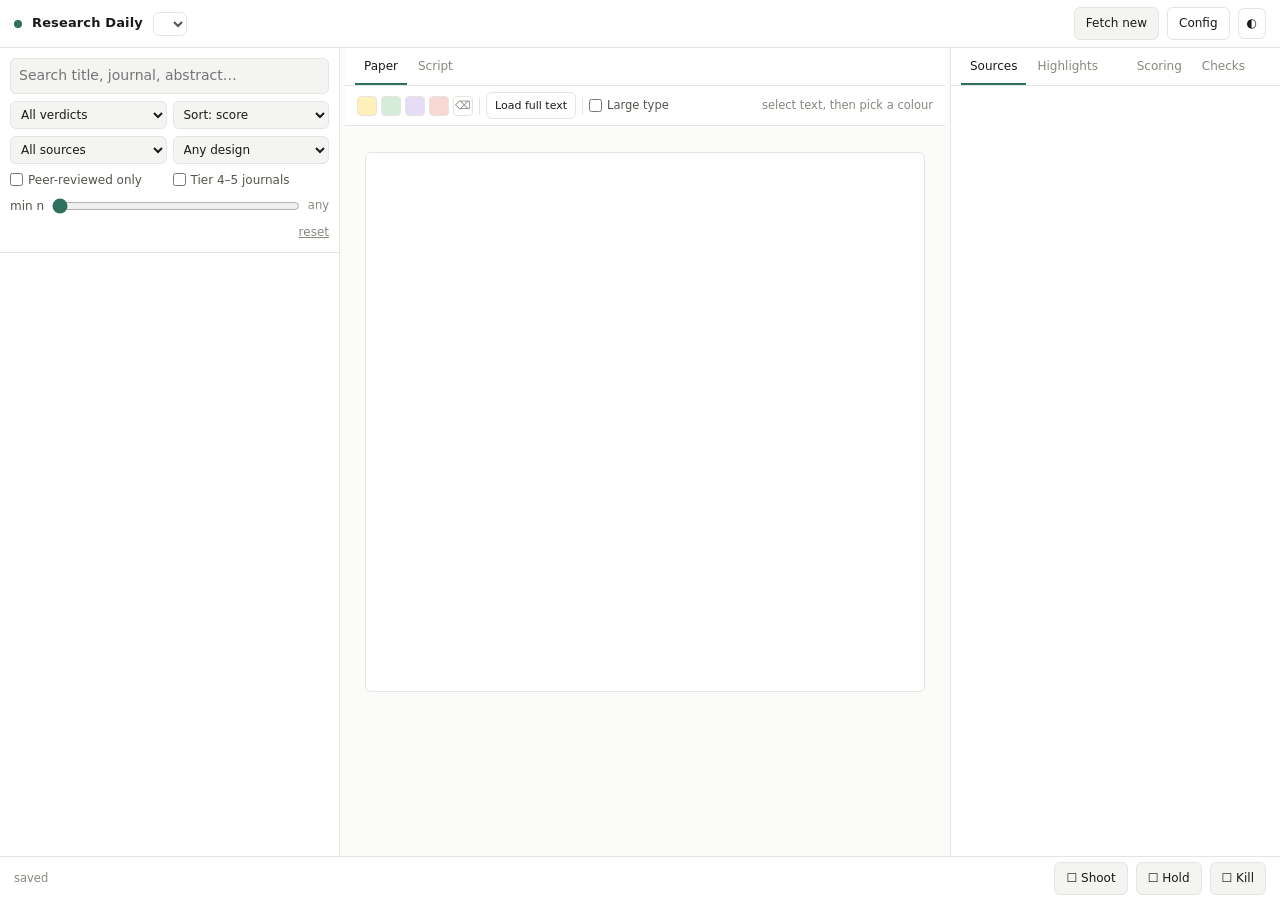
==== docs/index.html @ fb3bd1de "Add static demo build for GitHub Pages app.js now answers its own API calls when window.DEMO_DATA is" ====
<!doctype html>
<html lang="en">
<head>
<meta charset="utf-8">
<meta name="viewport" content="width=device-width, initial-scale=1">
<title>Research Daily — demo</title>
<link rel="stylesheet" href="style.css">
</head>
<body>

<header class="topbar">
  <div class="brand">
    <span class="dot"></span>
    <strong>Research Daily</strong>
    <select id="runSelect" class="ghost-select" title="Shortlist run"></select>
  </div>

  <div class="topbar-actions">
    <span id="runStats" class="muted small"></span>
    <button id="btnFetch" class="btn">Fetch new</button>
    <button id="btnConfig" class="btn ghost" title="Edit scoring config">Config</button>
    <button id="btnTheme" class="btn ghost icon" title="Toggle theme">◐</button>
  </div>
</header>

<main class="layout" id="layout">

  <!-- ── LEFT: shortlist ─────────────────────────────────── -->
  <aside class="pane pane-list" id="paneList">
    <div class="filters">
      <input id="search" class="input" type="search" placeholder="Search title, journal, abstract…">

      <div class="filter-row">
        <select id="fVerdict" class="input small">
          <option value="">All verdicts</option>
          <option value="unset">Undecided</option>
          <option value="shoot">Shoot</option>
          <option value="hold">Hold</option>
          <option value="kill">Kill</option>
        </select>
        <select id="fSort" class="input small">
          <option value="score">Sort: score</option>
          <option value="date">Sort: newest</option>
          <option value="n">Sort: sample size</option>
          <option value="cites">Sort: citations</option>
          <option value="title">Sort: title</option>
        </select>
      </div>

      <div class="filter-row">
        <select id="fSource" class="input small">
          <option value="">All sources</option>
          <option value="europepmc">Europe PMC</option>
          <option value="arxiv">arXiv</option>
        </select>
        <select id="fDesign" class="input small">
          <option value="">Any design</option>
          <option value="meta-analysis">Meta-analysis</option>
          <option value="systematic review">Systematic review</option>
          <option value="randomi">Randomised trial</option>
          <option value="cohort">Cohort</option>
          <option value="case-control">Case-control</option>
        </select>
      </div>

      <div class="filter-row toggles">
        <label class="chk"><input type="checkbox" id="fNoPreprint"> Peer-reviewed only</label>
        <label class="chk"><input type="checkbox" id="fTier"> Tier 4–5 journals</label>
      </div>

      <div class="filter-row toggles">
        <label class="rangelbl">min n
          <input type="range" id="fMinN" min="0" max="6" step="1" value="0">
          <span id="fMinNVal" class="muted small">any</span>
        </label>
      </div>

      <div class="listmeta">
        <span id="listCount" class="muted small"></span>
        <button id="btnReset" class="linkbtn">reset</button>
      </div>
    </div>

    <div id="list" class="list"></div>
  </aside>

  <div class="gutter" data-resize="list"></div>

  <!-- ── CENTER: document ────────────────────────────────── -->
  <section class="pane pane-doc">
    <div class="doctabs">
      <button class="tab active" data-doc="paper">Paper</button>
      <button class="tab" data-doc="script">Script</button>
      <div class="spacer"></div>
      <div class="docmeta" id="docMeta"></div>
    </div>

    <!-- paper toolbar -->
    <div class="toolbar" id="paperTools">
      <div class="hlcolors">
        <button class="swatch" data-hl="y" style="--c:var(--hl-y)" title="Highlight — key finding"></button>
        <button class="swatch" data-hl="g" style="--c:var(--hl-g)" title="Highlight — method"></button>
        <button class="swatch" data-hl="p" style="--c:var(--hl-p)" title="Highlight — limitation"></button>
        <button class="swatch" data-hl="r" style="--c:var(--hl-r)" title="Highlight — caution / red flag"></button>
        <button class="swatch clear" data-hl="none" title="Remove highlight">⌫</button>
      </div>
      <div class="sep"></div>
      <button class="btn ghost small" id="btnFulltext">Load full text</button>
      <div class="sep"></div>
      <label class="chk small"><input type="checkbox" id="fontBig"> Large type</label>
      <div class="spacer"></div>
      <span id="hlHint" class="muted small">select text, then pick a colour</span>
    </div>

    <!-- script toolbar -->
    <div class="toolbar hidden" id="scriptTools">
      <button class="btn ghost small" data-cmd="bold"><b>B</b></button>
      <button class="btn ghost small" data-cmd="italic"><i>I</i></button>
      <button class="btn ghost small" data-cmd="underline"><u>U</u></button>
      <div class="sep"></div>
      <button class="btn ghost small" data-block="h2">H2</button>
      <button class="btn ghost small" data-block="h3">H3</button>
      <button class="btn ghost small" data-block="p">¶</button>
      <div class="sep"></div>
      <button class="btn ghost small" data-cmd="insertUnorderedList">• list</button>
      <button class="btn ghost small" data-block="blockquote">❝</button>
      <div class="sep"></div>
      <button class="btn ghost small" id="btnRtl" title="Arabic / right-to-left">عربي ⇄</button>
      <button class="btn ghost small" id="btnPullQuotes" title="Insert highlighted lines as quotes">↧ highlights</button>
      <div class="spacer"></div>
      <span id="wordCount" class="muted small"></span>
    </div>

    <div class="docscroll">
      <article id="paperDoc" class="page"></article>
      <article id="scriptDoc" class="page hidden" contenteditable="true" spellcheck="false"></article>
    </div>
  </section>

  <div class="gutter" data-resize="side"></div>

  <!-- ── RIGHT: sources / highlights ─────────────────────── -->
  <aside class="pane pane-side" id="paneSide">
    <div class="sidetabs">
      <button class="tab active" data-side="sources">Sources</button>
      <button class="tab" data-side="highlights">Highlights <span id="hlCount" class="badge"></span></button>
      <button class="tab" data-side="scoring">Scoring</button>
      <button class="tab" data-side="checks">Checks</button>
    </div>
    <div class="sidebody">
      <div class="sideview" data-view="sources"></div>
      <div class="sideview hidden" data-view="highlights"></div>
      <div class="sideview hidden" data-view="scoring"></div>
      <div class="sideview hidden" data-view="checks"></div>
    </div>
  </aside>
</main>

<!-- ── verdict bar ───────────────────────────────────────── -->
<footer class="verdictbar" id="verdictBar">
  <span class="muted small" id="saveState">saved</span>
  <div class="spacer"></div>
  <button class="btn verdict" data-verdict="shoot">☐ Shoot</button>
  <button class="btn verdict" data-verdict="hold">☐ Hold</button>
  <button class="btn verdict" data-verdict="kill">☐ Kill</button>
</footer>

<!-- ── modals ────────────────────────────────────────────── -->
<div class="modal hidden" id="fetchModal">
  <div class="modalbox">
    <h3>Fetch new papers</h3>
    <div class="formrow">
      <label>Lookback days <input id="mDays" class="input small" type="number" value="3" min="1" max="60"></label>
      <label>Shortlist size <input id="mTop" class="input small" type="number" value="10" min="3" max="60"></label>
    </div>
    <div class="formrow">
      <label>Topic
        <select id="mTopic" class="input small">
          <option value="">All enabled topics</option>
          <option value="medicine">medicine</option>
          <option value="ai_cs">ai_cs</option>
        </select>
      </label>
    </div>
    <pre id="fetchLog" class="log"></pre>
    <div class="modalactions">
      <button class="btn ghost" data-close>Close</button>
      <button class="btn primary" id="btnRunFetch">Run</button>
    </div>
  </div>
</div>

<div class="modal hidden" id="configModal">
  <div class="modalbox wide">
    <h3>Scoring config</h3>
    <p class="muted small">Edit and save. Takes effect on the next fetch.</p>
    <textarea id="configText" class="code" spellcheck="false"></textarea>
    <div class="modalactions">
      <span id="configMsg" class="muted small"></span>
      <div class="spacer"></div>
      <button class="btn ghost" data-close>Cancel</button>
      <button class="btn primary" id="btnSaveConfig">Save</button>
    </div>
  </div>
</div>

<script src="demo-data.js"></script>
<script src="app.js"></script>
</body>
</html>
---- docs/style.css ----
/* Research Daily — minimal workspace
   Paper-first: the document is the only thing with real contrast. */

:root {
  --bg: #fbfbfa;
  --panel: #ffffff;
  --sunken: #f4f4f2;
  --line: #e6e5e1;
  --line-soft: #efeeea;
  --ink: #1a1a18;
  --ink-2: #55534d;
  --ink-3: #8a877f;
  --accent: #2f6f5e;
  --accent-soft: #e8f0ed;
  --danger: #a4463c;
  --warn: #9a6b1f;

  --hl-y: #fdf0b8;
  --hl-g: #d6ecd8;
  --hl-p: #e6dcf5;
  --hl-r: #f8d8d2;

  --doc-w: 760px;
  --radius: 6px;
  --mono: ui-monospace, "SF Mono", "Cascadia Mono", Menlo, Consolas, monospace;
  --sans: ui-sans-serif, system-ui, -apple-system, "Segoe UI", Inter, sans-serif;
  --serif: "Iowan Old Style", "Palatino Linotype", Palatino, Georgia, serif;
}

html[data-theme="dark"] {
  --bg: #16181a;
  --panel: #1c1f21;
  --sunken: #212527;
  --line: #2c3033;
  --line-soft: #24282a;
  --ink: #e7e5e0;
  --ink-2: #a9a69f;
  --ink-3: #77746d;
  --accent: #6fbfa5;
  --accent-soft: #1e2b28;
  --danger: #d98b80;
  --warn: #d9ab61;

  --hl-y: #5a4f1c;
  --hl-g: #21422b;
  --hl-p: #35294d;
  --hl-r: #4d2620;
}

* { box-sizing: border-box; }

html, body {
  height: 100%;
  margin: 0;
}

body {
  background: var(--bg);
  color: var(--ink);
  font: 14px/1.55 var(--sans);
  display: flex;
  flex-direction: column;
  overflow: hidden;
  -webkit-font-smoothing: antialiased;
}

/* ── top bar ─────────────────────────────────────────── */

.topbar {
  flex: 0 0 auto;
  height: 48px;
  display: flex;
  align-items: center;
  gap: 14px;
  padding: 0 14px;
  background: var(--panel);
  border-bottom: 1px solid var(--line);
}

.brand {
  display: flex;
  align-items: center;
  gap: 10px;
  font-size: 13px;
  letter-spacing: .01em;
}

.brand .dot {
  width: 8px; height: 8px;
  border-radius: 50%;
  background: var(--accent);
}

.topbar-actions {
  margin-left: auto;
  display: flex;
  align-items: center;
  gap: 8px;
}

/* shown only on the static demo build */
.demobar {
  flex: 0 0 auto;
  padding: 8px 14px;
  font-size: 12px;
  line-height: 1.5;
  color: var(--ink-2);
  background: var(--accent-soft);
  border-bottom: 1px solid var(--line);
}
.demobar b { color: var(--ink); }
.demobar a { color: var(--accent); font-weight: 550; }

/* ── layout ──────────────────────────────────────────── */

.layout {
  flex: 1 1 auto;
  display: grid;
  grid-template-columns: 340px 5px minmax(0, 1fr) 5px 330px;
  min-height: 0;
}

.pane {
  min-width: 0;
  min-height: 0;
  display: flex;
  flex-direction: column;
  background: var(--panel);
}

.pane-list { border-right: 1px solid var(--line); }
.pane-side { border-left: 1px solid var(--line); }
.pane-doc  { background: var(--bg); }

.gutter {
  cursor: col-resize;
  background: transparent;
}
.gutter:hover { background: var(--accent-soft); }

/* ── filters ─────────────────────────────────────────── */

.filters {
  flex: 0 0 auto;
  padding: 10px;
  border-bottom: 1px solid var(--line);
  display: flex;
  flex-direction: column;
  gap: 7px;
}

.filter-row { display: flex; gap: 6px; }
.filter-row > * { flex: 1 1 0; min-width: 0; }
.toggles { align-items: center; }

.input {
  width: 100%;
  padding: 6px 8px;
  font: inherit;
  color: var(--ink);
  background: var(--sunken);
  border: 1px solid var(--line);
  border-radius: var(--radius);
  outline: none;
}
.input:focus { border-color: var(--accent); }
.input.small { font-size: 12px; padding: 5px 6px; }

.ghost-select {
  font: inherit;
  font-size: 12px;
  color: var(--ink-2);
  background: transparent;
  border: 1px solid var(--line);
  border-radius: var(--radius);
  padding: 3px 6px;
  outline: none;
}

.chk {
  display: flex;
  align-items: center;
  gap: 5px;
  font-size: 12px;
  color: var(--ink-2);
  cursor: pointer;
  white-space: nowrap;
}
.chk input { accent-color: var(--accent); margin: 0; }

.rangelbl {
  display: flex;
  align-items: center;
  gap: 6px;
  font-size: 12px;
  color: var(--ink-2);
  width: 100%;
}
.rangelbl input[type=range] { flex: 1; accent-color: var(--accent); }

.listmeta {
  display: flex;
  align-items: center;
  justify-content: space-between;
}

.linkbtn {
  background: none;
  border: 0;
  color: var(--ink-3);
  font: inherit;
  font-size: 12px;
  cursor: pointer;
  text-decoration: underline;
  padding: 0;
}
.linkbtn:hover { color: var(--accent); }

/* ── list ────────────────────────────────────────────── */

.list { flex: 1 1 auto; overflow-y: auto; }

.card {
  padding: 11px 12px;
  border-bottom: 1px solid var(--line-soft);
  cursor: pointer;
  position: relative;
}
.card:hover { background: var(--sunken); }
.card.sel { background: var(--accent-soft); }
.card.sel::before {
  content: "";
  position: absolute;
  left: 0; top: 0; bottom: 0;
  width: 2px;
  background: var(--accent);
}

.card-top {
  display: flex;
  align-items: baseline;
  gap: 7px;
  margin-bottom: 4px;
}

.score {
  font: 600 11px/1 var(--mono);
  color: var(--accent);
  background: var(--accent-soft);
  padding: 3px 5px;
  border-radius: 3px;
  flex: 0 0 auto;
}

.card h4 {
  margin: 0;
  font-size: 13px;
  font-weight: 550;
  line-height: 1.35;
}

.card-sub {
  margin-top: 5px;
  font-size: 11px;
  color: var(--ink-3);
  display: flex;
  flex-wrap: wrap;
  gap: 4px 8px;
}

.pill {
  font-size: 10px;
  padding: 1px 5px;
  border-radius: 3px;
  border: 1px solid var(--line);
  color: var(--ink-3);
}
.pill.warn    { color: var(--warn);   border-color: var(--warn); }
.pill.shoot   { color: var(--accent); border-color: var(--accent); }
.pill.hold    { color: var(--warn);   border-color: var(--warn); }
.pill.kill    { color: var(--danger); border-color: var(--danger); }
.pill.tier    { color: var(--accent); border-color: var(--accent); }

.card.killed { opacity: .45; }

/* ── document ────────────────────────────────────────── */

.doctabs, .sidetabs {
  flex: 0 0 auto;
  display: flex;
  align-items: center;
  gap: 2px;
  padding: 0 10px;
  height: 38px;
  border-bottom: 1px solid var(--line);
  background: var(--panel);
}

.tab {
  background: none;
  border: 0;
  border-bottom: 2px solid transparent;
  color: var(--ink-3);
  font: inherit;
  font-size: 12px;
  padding: 9px 9px 8px;
  cursor: pointer;
  white-space: nowrap;
}
.tab:hover { color: var(--ink); }
.tab.active { color: var(--ink); border-bottom-color: var(--accent); }

.docmeta {
  font-size: 11px;
  color: var(--ink-3);
  overflow: hidden;
  text-overflow: ellipsis;
  white-space: nowrap;
  max-width: 50%;
}

.toolbar {
  flex: 0 0 auto;
  display: flex;
  align-items: center;
  gap: 6px;
  padding: 6px 12px;
  border-bottom: 1px solid var(--line);
  background: var(--panel);
}

.sep { width: 1px; height: 18px; background: var(--line); }
.spacer { flex: 1 1 auto; }

.hlcolors { display: flex; gap: 4px; }

.swatch {
  width: 20px; height: 20px;
  border-radius: 4px;
  border: 1px solid var(--line);
  background: var(--c);
  cursor: pointer;
  padding: 0;
}
.swatch:hover { transform: scale(1.1); }
.swatch.clear {
  background: transparent;
  color: var(--ink-3);
  font-size: 11px;
}

.docscroll {
  flex: 1 1 auto;
  overflow-y: auto;
  padding: 26px 20px 90px;
}

.page {
  max-width: var(--doc-w);
  margin: 0 auto;
  background: var(--panel);
  border: 1px solid var(--line);
  border-radius: var(--radius);
  padding: 44px 52px 60px;
  font-family: var(--serif);
  font-size: 16px;
  line-height: 1.72;
  color: var(--ink);
  min-height: 60vh;
  outline: none;
}
.page.big { font-size: 18px; line-height: 1.8; }

.page h1 {
  font-size: 24px;
  line-height: 1.3;
  margin: 0 0 6px;
  font-weight: 600;
}
.page h2 { font-size: 17px; margin: 26px 0 6px; font-weight: 600; }
.page h3 { font-size: 15px; margin: 20px 0 4px; font-weight: 600; color: var(--ink-2); }
.page p  { margin: 0 0 14px; }
.page blockquote {
  margin: 14px 0;
  padding: 4px 0 4px 16px;
  border-left: 2px solid var(--accent);
  color: var(--ink-2);
  font-style: italic;
}
.page[dir="rtl"] { text-align: right; font-family: "Segoe UI", Tahoma, var(--sans); }
.page[dir="rtl"] blockquote { border-left: 0; border-right: 2px solid var(--accent); padding: 4px 16px 4px 0; }

.byline {
  font-family: var(--sans);
  font-size: 12px;
  color: var(--ink-3);
  margin: 0 0 4px;
}
.paperhead {
  border-bottom: 1px solid var(--line);
  padding-bottom: 18px;
  margin-bottom: 22px;
}
.paperhead .meta {
  font-family: var(--mono);
  font-size: 11px;
  color: var(--ink-3);
  margin-top: 8px;
  display: flex;
  flex-wrap: wrap;
  gap: 4px 10px;
}

.flagbox {
  font-family: var(--sans);
  font-size: 12.5px;
  padding: 9px 12px;
  border-radius: var(--radius);
  border: 1px solid var(--warn);
  color: var(--warn);
  margin: 0 0 18px;
}

mark {
  background: var(--hl-y);
  color: inherit;
  padding: 1px 0;
  border-radius: 2px;
  cursor: pointer;
}
mark[data-c="g"] { background: var(--hl-g); }
mark[data-c="p"] { background: var(--hl-p); }
mark[data-c="r"] { background: var(--hl-r); }
mark.focus { outline: 2px solid var(--accent); }

.empty {
  max-width: var(--doc-w);
  margin: 60px auto;
  text-align: center;
  color: var(--ink-3);
  font-size: 13px;
  font-family: var(--sans);
}

/* ── side panel ──────────────────────────────────────── */

.sidebody { flex: 1 1 auto; overflow-y: auto; padding: 12px; }

.badge {
  display: inline-block;
  min-width: 15px;
  font: 500 10px/15px var(--mono);
  text-align: center;
  background: var(--sunken);
  border-radius: 8px;
  padding: 0 4px;
  color: var(--ink-3);
}

.srcblock { margin-bottom: 18px; }
.srcblock h5 {
  margin: 0 0 7px;
  font-size: 10.5px;
  letter-spacing: .09em;
  text-transform: uppercase;
  color: var(--ink-3);
  font-weight: 600;
}

.kv {
  display: grid;
  grid-template-columns: 74px 1fr;
  gap: 3px 8px;
  font-size: 12px;
}
.kv dt { color: var(--ink-3); }
.kv dd { margin: 0; word-break: break-word; }

.linklist { display: flex; flex-direction: column; gap: 5px; }
.linklist a {
  font-size: 12px;
  color: var(--accent);
  text-decoration: none;
  padding: 5px 8px;
  border: 1px solid var(--line);
  border-radius: var(--radius);
  display: flex;
  justify-content: space-between;
}
.linklist a:hover { background: var(--sunken); }
.linklist a span { color: var(--ink-3); font-size: 11px; }

.ref {
  font-size: 11.5px;
  line-height: 1.45;
  padding: 7px 0;
  border-bottom: 1px solid var(--line-soft);
  color: var(--ink-2);
}
.ref b { color: var(--ink); font-weight: 550; }
.ref a { color: var(--accent); text-decoration: none; }

.hlitem {
  border-left: 3px solid var(--hl-y);
  background: var(--sunken);
  padding: 8px 10px;
  margin-bottom: 8px;
  border-radius: 0 var(--radius) var(--radius) 0;
  font-size: 12px;
  line-height: 1.5;
  cursor: pointer;
}
.hlitem[data-c="g"] { border-left-color: var(--hl-g); }
.hlitem[data-c="p"] { border-left-color: var(--hl-p); }
.hlitem[data-c="r"] { border-left-color: var(--hl-r); }
.hlitem:hover { background: var(--accent-soft); }

.reasonline {
  font-size: 12px;
  padding: 6px 0;
  border-bottom: 1px solid var(--line-soft);
  color: var(--ink-2);
}

.check {
  display: flex;
  gap: 8px;
  align-items: flex-start;
  font-size: 12.5px;
  padding: 8px 0;
  border-bottom: 1px solid var(--line-soft);
  color: var(--ink-2);
  cursor: pointer;
}
.check input { accent-color: var(--accent); margin-top: 3px; }
.check.done { color: var(--ink-3); text-decoration: line-through; }

/* ── verdict bar ─────────────────────────────────────── */

.verdictbar {
  flex: 0 0 auto;
  height: 44px;
  display: flex;
  align-items: center;
  gap: 8px;
  padding: 0 14px;
  background: var(--panel);
  border-top: 1px solid var(--line);
}

/* ── buttons ─────────────────────────────────────────── */

.btn {
  font: inherit;
  font-size: 12px;
  padding: 6px 11px;
  border-radius: var(--radius);
  border: 1px solid var(--line);
  background: var(--sunken);
  color: var(--ink);
  cursor: pointer;
  white-space: nowrap;
}
.btn:hover { border-color: var(--ink-3); }
.btn.ghost { background: transparent; }
.btn.small { font-size: 11px; padding: 4px 8px; }
.btn.icon { padding: 5px 8px; }
.btn.primary { background: var(--accent); border-color: var(--accent); color: #fff; }
.btn.primary:hover { opacity: .9; }
.btn[disabled] { opacity: .45; cursor: not-allowed; }

.btn.verdict.on[data-verdict="shoot"] { background: var(--accent); border-color: var(--accent); color: #fff; }
.btn.verdict.on[data-verdict="hold"]  { background: var(--warn);   border-color: var(--warn);   color: #fff; }
.btn.verdict.on[data-verdict="kill"]  { background: var(--danger); border-color: var(--danger); color: #fff; }

/* ── modal ───────────────────────────────────────────── */

.modal {
  position: fixed;
  inset: 0;
  background: rgba(0,0,0,.35);
  display: flex;
  align-items: center;
  justify-content: center;
  z-index: 50;
}

.modalbox {
  background: var(--panel);
  border: 1px solid var(--line);
  border-radius: 8px;
  padding: 20px;
  width: 440px;
  max-width: 92vw;
  box-shadow: 0 18px 50px rgba(0,0,0,.18);
}
.modalbox.wide { width: 720px; }
.modalbox h3 { margin: 0 0 4px; font-size: 15px; font-weight: 600; }
.modalbox p { margin: 0 0 12px; }

.formrow { display: flex; gap: 12px; margin: 12px 0; }
.formrow label {
  flex: 1;
  font-size: 12px;
  color: var(--ink-2);
  display: flex;
  flex-direction: column;
  gap: 4px;
}

.modalactions {
  display: flex;
  align-items: center;
  gap: 8px;
  margin-top: 14px;
}

.log, .code {
  width: 100%;
  background: var(--sunken);
  border: 1px solid var(--line);
  border-radius: var(--radius);
  font: 11px/1.6 var(--mono);
  color: var(--ink-2);
  padding: 10px;
  margin: 0;
  overflow: auto;
  white-space: pre-wrap;
}
.log { max-height: 190px; min-height: 60px; }
.code { height: 50vh; resize: vertical; color: var(--ink); }

/* ── util ────────────────────────────────────────────── */

.muted { color: var(--ink-3); }
.small { font-size: 11.5px; }
.hidden { display: none !important; }

::-webkit-scrollbar { width: 10px; height: 10px; }
::-webkit-scrollbar-thumb {
  background: var(--line);
  border-radius: 6px;
  border: 3px solid var(--panel);
}
::-webkit-scrollbar-thumb:hover { background: var(--ink-3); }

@media (max-width: 1180px) {
  .layout { grid-template-columns: 280px 5px minmax(0,1fr) 5px 280px; }
  .page { padding: 32px 30px 44px; }
}
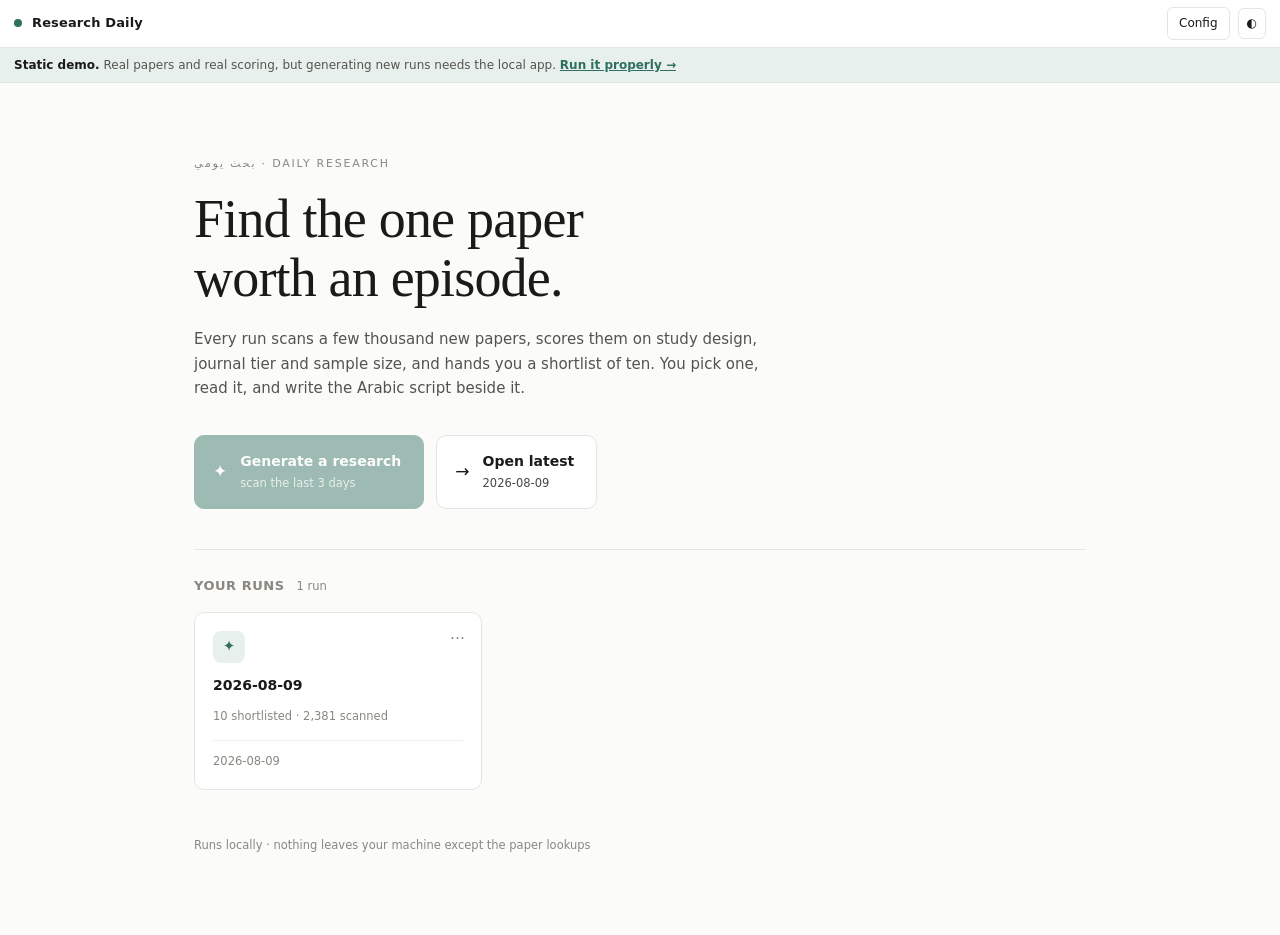
==== commit 63c5bb37: "Add home screen with run cards, workspace action bar, Arabic translation The workspace is now the se" ====
--- a/docs/index.html
+++ b/docs/index.html
@@ -6,194 +6,91 @@
 <title>Research Daily — demo</title>
 <link rel="stylesheet" href="style.css">
 </head>
-<body>
+<body class="home">
 
 <header class="topbar">
   <div class="brand">
     <span class="dot"></span>
     <strong>Research Daily</strong>
-    <select id="runSelect" class="ghost-select" title="Shortlist run"></select>
   </div>
-
   <div class="topbar-actions">
-    <span id="runStats" class="muted small"></span>
-    <button id="btnFetch" class="btn">Fetch new</button>
-    <button id="btnConfig" class="btn ghost" title="Edit scoring config">Config</button>
+    <button id="btnConfig" class="btn ghost">Config</button>
     <button id="btnTheme" class="btn ghost icon" title="Toggle theme">◐</button>
   </div>
 </header>
 
-<main class="layout" id="layout">
+<main class="homewrap">
 
-  <!-- ── LEFT: shortlist ─────────────────────────────────── -->
-  <aside class="pane pane-list" id="paneList">
-    <div class="filters">
-      <input id="search" class="input" type="search" placeholder="Search title, journal, abstract…">
+  <!-- ── hero ────────────────────────────────────────────── -->
+  <section class="hero">
+    <p class="eyebrow">بحث يومي · daily research</p>
+    <h1>Find the one paper<br>worth an episode.</h1>
+    <p class="lede">
+      Every run scans a few thousand new papers, scores them on study design,
+      journal tier and sample size, and hands you a shortlist of ten.
+      You pick one, read it, and write the Arabic script beside it.
+    </p>
 
-      <div class="filter-row">
-        <select id="fVerdict" class="input small">
-          <option value="">All verdicts</option>
-          <option value="unset">Undecided</option>
-          <option value="shoot">Shoot</option>
-          <option value="hold">Hold</option>
-          <option value="kill">Kill</option>
-        </select>
-        <select id="fSort" class="input small">
-          <option value="score">Sort: score</option>
-          <option value="date">Sort: newest</option>
-          <option value="n">Sort: sample size</option>
-          <option value="cites">Sort: citations</option>
-          <option value="title">Sort: title</option>
-        </select>
-      </div>
-
-      <div class="filter-row">
-        <select id="fSource" class="input small">
-          <option value="">All sources</option>
-          <option value="europepmc">Europe PMC</option>
-          <option value="arxiv">arXiv</option>
-        </select>
-        <select id="fDesign" class="input small">
-          <option value="">Any design</option>
-          <option value="meta-analysis">Meta-analysis</option>
-          <option value="systematic review">Systematic review</option>
-          <option value="randomi">Randomised trial</option>
-          <option value="cohort">Cohort</option>
-          <option value="case-control">Case-control</option>
-        </select>
-      </div>
-
-      <div class="filter-row toggles">
-        <label class="chk"><input type="checkbox" id="fNoPreprint"> Peer-reviewed only</label>
-        <label class="chk"><input type="checkbox" id="fTier"> Tier 4–5 journals</label>
-      </div>
-
-      <div class="filter-row toggles">
-        <label class="rangelbl">min n
-          <input type="range" id="fMinN" min="0" max="6" step="1" value="0">
-          <span id="fMinNVal" class="muted small">any</span>
-        </label>
-      </div>
-
-      <div class="listmeta">
-        <span id="listCount" class="muted small"></span>
-        <button id="btnReset" class="linkbtn">reset</button>
-      </div>
+    <div class="herocta">
+      <button class="bigbtn" id="btnGenerate">
+        <span class="bigbtn-ico">✦</span>
+        <span>
+          <strong>Generate a research</strong>
+          <em id="genHint">scan the last 3 days</em>
+        </span>
+      </button>
+      <button class="bigbtn ghost" id="btnLatest">
+        <span class="bigbtn-ico">→</span>
+        <span><strong>Open latest</strong><em id="latestHint">—</em></span>
+      </button>
     </div>
 
-    <div id="list" class="list"></div>
-  </aside>
-
-  <div class="gutter" data-resize="list"></div>
-
-  <!-- ── CENTER: document ────────────────────────────────── -->
-  <section class="pane pane-doc">
-    <div class="doctabs">
-      <button class="tab active" data-doc="paper">Paper</button>
-      <button class="tab" data-doc="script">Script</button>
-      <div class="spacer"></div>
-      <div class="docmeta" id="docMeta"></div>
-    </div>
-
-    <!-- paper toolbar -->
-    <div class="toolbar" id="paperTools">
-      <div class="hlcolors">
-        <button class="swatch" data-hl="y" style="--c:var(--hl-y)" title="Highlight — key finding"></button>
-        <button class="swatch" data-hl="g" style="--c:var(--hl-g)" title="Highlight — method"></button>
-        <button class="swatch" data-hl="p" style="--c:var(--hl-p)" title="Highlight — limitation"></button>
-        <button class="swatch" data-hl="r" style="--c:var(--hl-r)" title="Highlight — caution / red flag"></button>
-        <button class="swatch clear" data-hl="none" title="Remove highlight">⌫</button>
-      </div>
-      <div class="sep"></div>
-      <button class="btn ghost small" id="btnFulltext">Load full text</button>
-      <div class="sep"></div>
-      <label class="chk small"><input type="checkbox" id="fontBig"> Large type</label>
-      <div class="spacer"></div>
-      <span id="hlHint" class="muted small">select text, then pick a colour</span>
-    </div>
-
-    <!-- script toolbar -->
-    <div class="toolbar hidden" id="scriptTools">
-      <button class="btn ghost small" data-cmd="bold"><b>B</b></button>
-      <button class="btn ghost small" data-cmd="italic"><i>I</i></button>
-      <button class="btn ghost small" data-cmd="underline"><u>U</u></button>
-      <div class="sep"></div>
-      <button class="btn ghost small" data-block="h2">H2</button>
-      <button class="btn ghost small" data-block="h3">H3</button>
-      <button class="btn ghost small" data-block="p">¶</button>
-      <div class="sep"></div>
-      <button class="btn ghost small" data-cmd="insertUnorderedList">• list</button>
-      <button class="btn ghost small" data-block="blockquote">❝</button>
-      <div class="sep"></div>
-      <button class="btn ghost small" id="btnRtl" title="Arabic / right-to-left">عربي ⇄</button>
-      <button class="btn ghost small" id="btnPullQuotes" title="Insert highlighted lines as quotes">↧ highlights</button>
-      <div class="spacer"></div>
-      <span id="wordCount" class="muted small"></span>
-    </div>
-
-    <div class="docscroll">
-      <article id="paperDoc" class="page"></article>
-      <article id="scriptDoc" class="page hidden" contenteditable="true" spellcheck="false"></article>
-    </div>
-  </section>
-
-  <div class="gutter" data-resize="side"></div>
-
-  <!-- ── RIGHT: sources / highlights ─────────────────────── -->
-  <aside class="pane pane-side" id="paneSide">
-    <div class="sidetabs">
-      <button class="tab active" data-side="sources">Sources</button>
-      <button class="tab" data-side="highlights">Highlights <span id="hlCount" class="badge"></span></button>
-      <button class="tab" data-side="scoring">Scoring</button>
-      <button class="tab" data-side="checks">Checks</button>
-    </div>
-    <div class="sidebody">
-      <div class="sideview" data-view="sources"></div>
-      <div class="sideview hidden" data-view="highlights"></div>
-      <div class="sideview hidden" data-view="scoring"></div>
-      <div class="sideview hidden" data-view="checks"></div>
-    </div>
-  </aside>
-</main>
-
-<!-- ── verdict bar ───────────────────────────────────────── -->
-<footer class="verdictbar" id="verdictBar">
-  <span class="muted small" id="saveState">saved</span>
-  <div class="spacer"></div>
-  <button class="btn verdict" data-verdict="shoot">☐ Shoot</button>
-  <button class="btn verdict" data-verdict="hold">☐ Hold</button>
-  <button class="btn verdict" data-verdict="kill">☐ Kill</button>
-</footer>
-
-<!-- ── modals ────────────────────────────────────────────── -->
-<div class="modal hidden" id="fetchModal">
-  <div class="modalbox">
-    <h3>Fetch new papers</h3>
-    <div class="formrow">
-      <label>Lookback days <input id="mDays" class="input small" type="number" value="3" min="1" max="60"></label>
-      <label>Shortlist size <input id="mTop" class="input small" type="number" value="10" min="3" max="60"></label>
-    </div>
-    <div class="formrow">
+    <div class="genopts" id="genOpts">
+      <label>Days back
+        <input id="gDays" class="input small" type="number" value="3" min="1" max="60">
+      </label>
+      <label>Shortlist size
+        <input id="gTop" class="input small" type="number" value="10" min="3" max="60">
+      </label>
       <label>Topic
-        <select id="mTopic" class="input small">
-          <option value="">All enabled topics</option>
-          <option value="medicine">medicine</option>
-          <option value="ai_cs">ai_cs</option>
+        <select id="gTopic" class="input small">
+          <option value="">All topics</option>
+          <option value="medicine">Medicine</option>
+          <option value="ai_cs">AI / CS</option>
         </select>
       </label>
     </div>
-    <pre id="fetchLog" class="log"></pre>
-    <div class="modalactions">
-      <button class="btn ghost" data-close>Close</button>
-      <button class="btn primary" id="btnRunFetch">Run</button>
+
+    <pre id="genLog" class="log hidden"></pre>
+  </section>
+
+  <!-- ── runs ────────────────────────────────────────────── -->
+  <section class="runs">
+    <div class="runs-head">
+      <h2>Your runs</h2>
+      <span id="runsCount" class="muted small"></span>
     </div>
-  </div>
+    <div id="runGrid" class="rungrid"></div>
+  </section>
+
+  <footer class="homefoot">
+    <span class="muted small">Runs locally · nothing leaves your machine except the paper lookups</span>
+  </footer>
+</main>
+
+<!-- ── card menu ─────────────────────────────────────────── -->
+<div class="menu hidden" id="cardMenu">
+  <button data-act="open">Open in workspace</button>
+  <button data-act="rename">Edit title…</button>
+  <button data-act="export">Export JSON</button>
+  <button data-act="markdown">Open Markdown</button>
+  <button class="danger" data-act="delete">Delete run</button>
 </div>
 
 <div class="modal hidden" id="configModal">
   <div class="modalbox wide">
     <h3>Scoring config</h3>
-    <p class="muted small">Edit and save. Takes effect on the next fetch.</p>
+    <p class="muted small">Journal tiers, study-design weights, keywords, exclusions. Applies to the next run.</p>
     <textarea id="configText" class="code" spellcheck="false"></textarea>
     <div class="modalactions">
       <span id="configMsg" class="muted small"></span>
@@ -205,6 +102,6 @@
 </div>
 
 <script src="demo-data.js"></script>
-<script src="app.js"></script>
+<script src="home.js"></script>
 </body>
 </html>
--- a/docs/style.css
+++ b/docs/style.css
@@ -111,6 +111,321 @@
 .demobar b { color: var(--ink); }
 .demobar a { color: var(--accent); font-weight: 550; }
 
+/* ── home ────────────────────────────────────────────── */
+
+body.home { overflow: auto; display: block; }
+body.home .topbar { position: sticky; top: 0; z-index: 10; }
+
+.backlink {
+  color: var(--ink-3);
+  text-decoration: none;
+  font-size: 16px;
+  line-height: 1;
+  padding-right: 2px;
+}
+.backlink:hover { color: var(--accent); }
+
+.homewrap {
+  max-width: 940px;
+  margin: 0 auto;
+  padding: 0 24px 80px;
+}
+
+.hero { padding: 72px 0 40px; }
+
+.eyebrow {
+  margin: 0 0 18px;
+  font-size: 11px;
+  letter-spacing: .16em;
+  text-transform: uppercase;
+  color: var(--ink-3);
+}
+
+.hero h1 {
+  margin: 0 0 18px;
+  font-family: var(--serif);
+  font-size: clamp(34px, 5.5vw, 54px);
+  line-height: 1.1;
+  font-weight: 500;
+  letter-spacing: -.015em;
+}
+
+.lede {
+  margin: 0 0 34px;
+  max-width: 60ch;
+  font-size: 15px;
+  line-height: 1.65;
+  color: var(--ink-2);
+}
+
+.herocta { display: flex; flex-wrap: wrap; gap: 12px; }
+
+.bigbtn {
+  display: flex;
+  align-items: center;
+  gap: 13px;
+  padding: 15px 22px 15px 18px;
+  border: 1px solid var(--accent);
+  border-radius: 10px;
+  background: var(--accent);
+  color: #fff;
+  font: inherit;
+  text-align: left;
+  cursor: pointer;
+}
+.bigbtn:hover { opacity: .92; }
+.bigbtn strong { display: block; font-size: 14px; font-weight: 600; }
+.bigbtn em {
+  display: block;
+  font-style: normal;
+  font-size: 11.5px;
+  opacity: .8;
+  margin-top: 2px;
+}
+.bigbtn-ico { font-size: 17px; line-height: 1; }
+
+.bigbtn.ghost {
+  background: var(--panel);
+  border-color: var(--line);
+  color: var(--ink);
+}
+.bigbtn.ghost:hover { border-color: var(--ink-3); }
+.bigbtn[disabled] { opacity: .45; cursor: not-allowed; }
+.bigbtn.busy { animation: pulse 1.4s ease-in-out infinite; }
+
+@keyframes pulse { 50% { opacity: .62; } }
+
+.genopts {
+  display: flex;
+  flex-wrap: wrap;
+  gap: 16px;
+  margin-top: 22px;
+}
+.genopts label {
+  display: flex;
+  align-items: center;
+  gap: 7px;
+  font-size: 12px;
+  color: var(--ink-3);
+}
+.genopts .input { width: 92px; }
+
+#genLog { margin-top: 20px; max-height: 220px; }
+
+/* ── run cards ───────────────────────────────────────── */
+
+.runs { padding-top: 26px; border-top: 1px solid var(--line); }
+
+.runs-head {
+  display: flex;
+  align-items: baseline;
+  gap: 12px;
+  margin-bottom: 16px;
+}
+.runs-head h2 {
+  margin: 0;
+  font-size: 13px;
+  font-weight: 600;
+  letter-spacing: .04em;
+  text-transform: uppercase;
+  color: var(--ink-3);
+}
+
+.rungrid {
+  display: grid;
+  grid-template-columns: repeat(auto-fill, minmax(224px, 1fr));
+  gap: 14px;
+}
+
+.runcard {
+  position: relative;
+  padding: 18px;
+  border: 1px solid var(--line);
+  border-radius: 10px;
+  background: var(--panel);
+  cursor: pointer;
+  transition: border-color .12s, transform .12s;
+}
+.runcard:hover {
+  border-color: var(--accent);
+  transform: translateY(-2px);
+}
+.runcard h3 {
+  margin: 12px 0 5px;
+  font-size: 14px;
+  font-weight: 600;
+}
+.runcard-ico {
+  width: 32px; height: 32px;
+  display: grid;
+  place-items: center;
+  border-radius: 8px;
+  background: var(--accent-soft);
+  color: var(--accent);
+  font-size: 15px;
+}
+.runcard-top {
+  margin: 10px 0 0;
+  font-size: 12px;
+  line-height: 1.45;
+  color: var(--ink-2);
+  display: -webkit-box;
+  -webkit-line-clamp: 2;
+  -webkit-box-orient: vertical;
+  overflow: hidden;
+}
+.runcard-foot {
+  display: flex;
+  align-items: center;
+  justify-content: space-between;
+  gap: 8px;
+  margin-top: 14px;
+  padding-top: 12px;
+  border-top: 1px solid var(--line-soft);
+}
+.runcard-more {
+  position: absolute;
+  top: 12px; right: 10px;
+  border: 0;
+  background: none;
+  color: var(--ink-3);
+  font-size: 15px;
+  line-height: 1;
+  padding: 4px 6px;
+  border-radius: 5px;
+  cursor: pointer;
+}
+.runcard-more:hover { background: var(--sunken); color: var(--ink); }
+
+.emptycard {
+  grid-column: 1 / -1;
+  padding: 40px 20px;
+  text-align: center;
+  border: 1px dashed var(--line);
+  border-radius: 10px;
+}
+.emptycard p { margin: 0 0 6px; }
+
+.homefoot { margin-top: 44px; }
+
+/* ── card menu ───────────────────────────────────────── */
+
+.menu {
+  position: absolute;
+  z-index: 60;
+  min-width: 178px;
+  padding: 5px;
+  background: var(--panel);
+  border: 1px solid var(--line);
+  border-radius: 8px;
+  box-shadow: 0 10px 30px rgba(0,0,0,.16);
+}
+.menu button {
+  display: block;
+  width: 100%;
+  text-align: left;
+  padding: 7px 10px;
+  border: 0;
+  border-radius: 5px;
+  background: none;
+  color: var(--ink);
+  font: inherit;
+  font-size: 12.5px;
+  cursor: pointer;
+}
+.menu button:hover { background: var(--sunken); }
+.menu button.danger { color: var(--danger); }
+.menu button[disabled] { opacity: .4; cursor: not-allowed; }
+
+/* ── action bar ──────────────────────────────────────── */
+
+.actionbar {
+  flex: 0 0 auto;
+  display: flex;
+  align-items: center;
+  gap: 4px;
+  padding: 7px 14px;
+  background: var(--panel);
+  border-bottom: 1px solid var(--line);
+}
+
+.act {
+  display: inline-flex;
+  align-items: center;
+  gap: 7px;
+  padding: 6px 11px;
+  border: 1px solid transparent;
+  border-radius: var(--radius);
+  background: none;
+  color: var(--ink-2);
+  font: inherit;
+  font-size: 12px;
+  cursor: pointer;
+  white-space: nowrap;
+}
+.act:hover { background: var(--sunken); color: var(--ink); border-color: var(--line); }
+.act[disabled] { opacity: .45; cursor: not-allowed; }
+.act span {
+  display: inline-grid;
+  place-items: center;
+  width: 18px; height: 18px;
+  border-radius: 4px;
+  background: var(--accent-soft);
+  color: var(--accent);
+  font-size: 11px;
+}
+
+/* ── teleprompter ────────────────────────────────────── */
+
+.prompter {
+  position: fixed;
+  inset: 0;
+  z-index: 80;
+  background: #0b0c0d;
+  display: flex;
+  flex-direction: column;
+}
+
+.prompter-bar {
+  flex: 0 0 auto;
+  display: flex;
+  align-items: center;
+  gap: 14px;
+  padding: 10px 16px;
+  background: #141618;
+  border-bottom: 1px solid #23262a;
+  color: #cfcdc7;
+}
+.prompter-bar .btn { background: #23262a; border-color: #33373c; color: #e8e6e1; }
+.prompter-bar .rangelbl { width: auto; color: #8d8a84; }
+
+.prompter-scroll {
+  flex: 1 1 auto;
+  overflow-y: auto;
+  scrollbar-width: none;
+}
+.prompter-scroll::-webkit-scrollbar { display: none; }
+
+.prompter-text {
+  max-width: 20ch;
+  margin: 45vh auto;
+  padding: 0 4vw;
+  color: #f2f0ea;
+  font-family: var(--sans);
+  font-weight: 500;
+  line-height: 1.5;
+  white-space: pre-wrap;
+  text-align: center;
+}
+
+@media print {
+  .topbar, .actionbar, .pane-list, .pane-side, .gutter,
+  .doctabs, .toolbar, .verdictbar, .modal, .prompter { display: none !important; }
+  .layout { display: block; }
+  .docscroll { overflow: visible; padding: 0; }
+  .page { border: 0; max-width: none; }
+}
+
 /* ── layout ──────────────────────────────────────────── */
 
 .layout {
